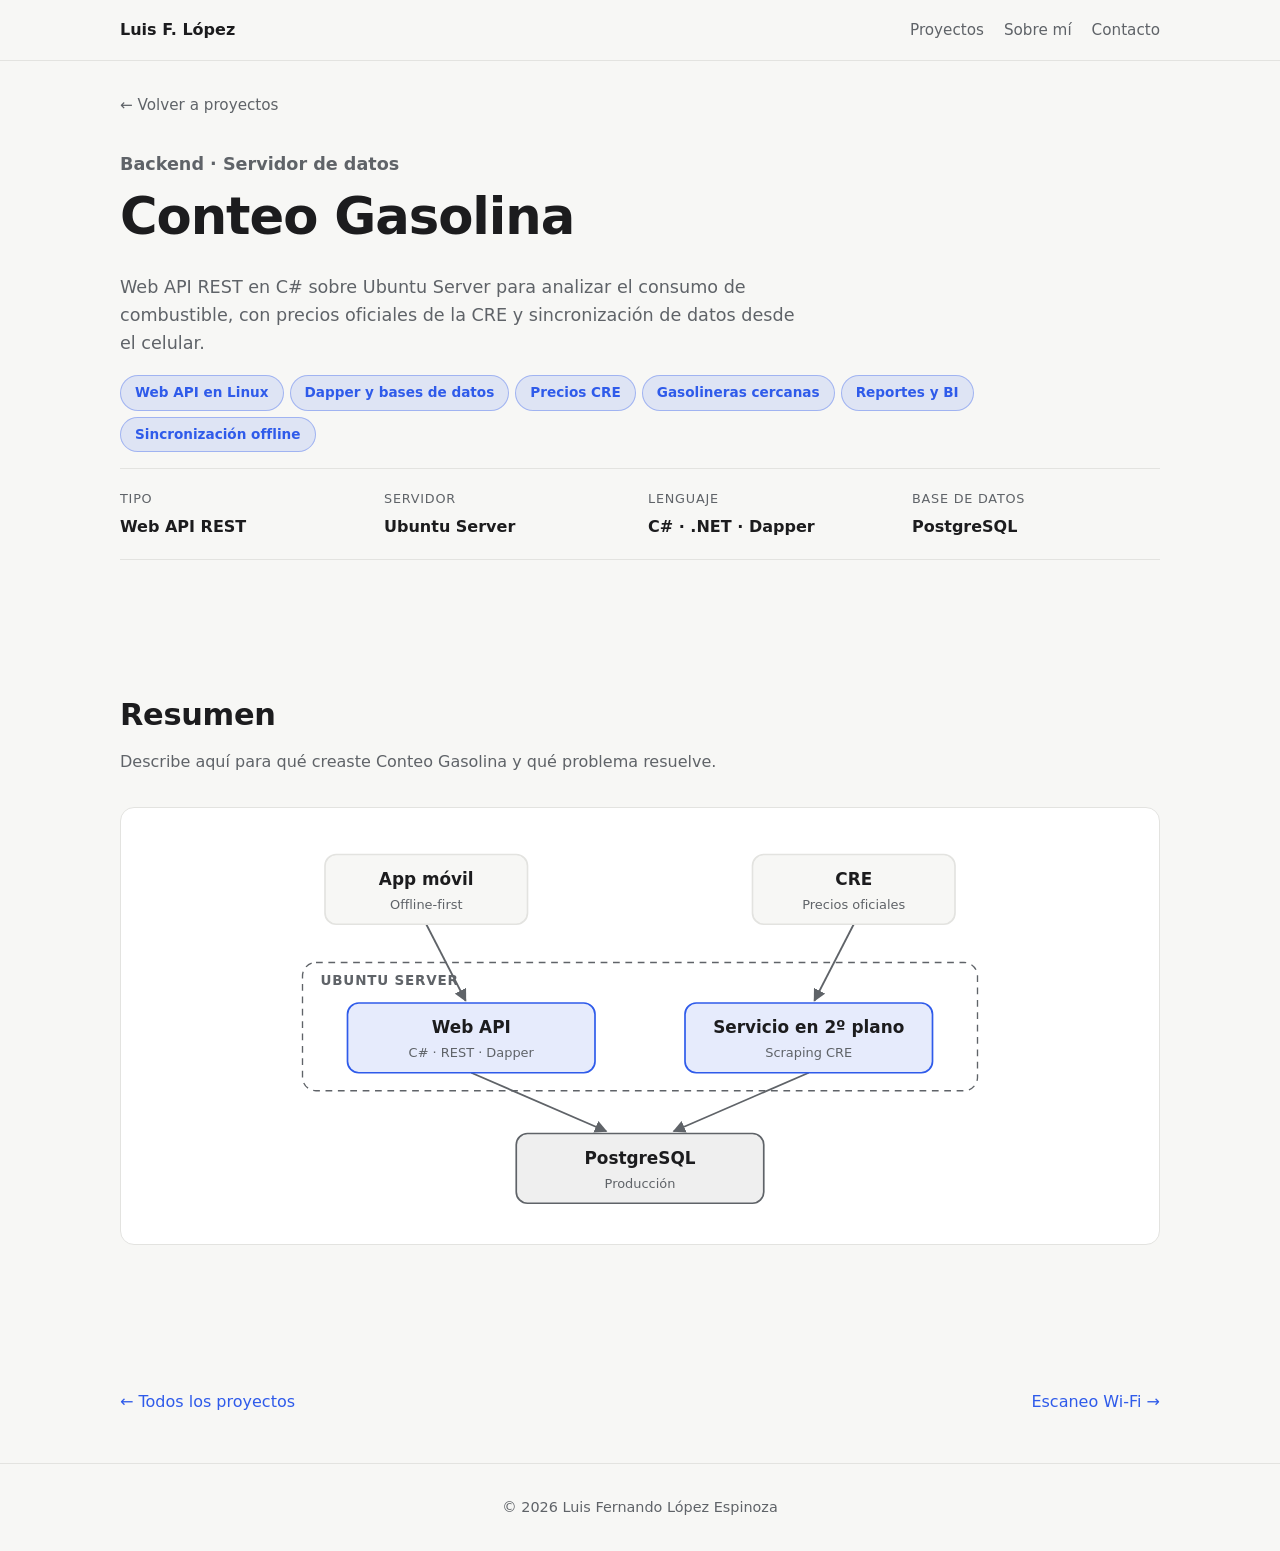
==== proyectos/conteo-gasolina.html @ ca76a188 "Inicio Archivos de inicio" ====
<!DOCTYPE html>
<html lang="es">
<head>
  <meta charset="UTF-8">
  <meta name="viewport" content="width=device-width, initial-scale=1.0">
  <title>Conteo Gasolina — Luis Fernando López Espinoza</title>
  <meta name="description" content="Web API en C# sobre Ubuntu Server para analizar el consumo de combustible, con precios oficiales de la CRE y sincronización offline.">
  <link rel="icon" type="image/png" href="../img/proyectos/Contador%20Gasolina/icono.png">
  <link rel="stylesheet" href="../css/styles.css">
</head>
<body>

  <nav class="nav">
    <div class="container">
      <a href="../index.html" class="nav__brand">Luis F. López</a>
      <ul class="nav__links">
        <li><a href="../index.html#proyectos">Proyectos</a></li>
        <li><a href="../index.html#sobre-mi">Sobre mí</a></li>
        <li><a href="../index.html#contacto">Contacto</a></li>
      </ul>
    </div>
  </nav>

  <main class="container">
    <a class="back" href="../index.html#proyectos">← Volver a proyectos</a>

    <header class="project-header">
      <p class="hero__role">Backend · Servidor de datos</p>
      <h1>Conteo Gasolina</h1>
      <p>
        Web API REST en C# sobre Ubuntu Server para analizar el consumo de combustible,
        con precios oficiales de la CRE y sincronización de datos desde el celular.
      </p>

      <!-- Etiquetas clicables: cada una abre su bloque de detalle (imagen + texto) debajo -->
      <ul class="tags tags--interactive">
        <li><button class="tag-btn" aria-expanded="false" aria-controls="cg-linux">Web API en Linux</button></li>
        <li><button class="tag-btn" aria-expanded="false" aria-controls="cg-dapper">Dapper y bases de datos</button></li>
        <li><button class="tag-btn" aria-expanded="false" aria-controls="cg-cre">Precios CRE</button></li>
        <li><button class="tag-btn" aria-expanded="false" aria-controls="cg-gps">Gasolineras cercanas</button></li>
        <li><button class="tag-btn" aria-expanded="false" aria-controls="cg-bi">Reportes y BI</button></li>
        <li><button class="tag-btn" aria-expanded="false" aria-controls="cg-sync">Sincronización offline</button></li>
      </ul>

      <div class="tech-details">

        <!-- Web API en Linux -->
        <section class="tech-detail" id="cg-linux" hidden>
          <div class="img-placeholder">Aquí va una imagen<br>1200 × 800 px</div>
          <div class="tech-detail__text">
            <h3>Web API en Linux</h3>
            <ul>
              <li>
                <strong>Despliegue nativo en Ubuntu Server:</strong> la Web API de C# corre
                directamente en Linux, conectada a PostgreSQL en producción.
              </li>
              <li>
                <strong>Arquitectura desacoplada:</strong> endpoints JSON, panel de administración
                y métricas separados de los servicios en segundo plano.
              </li>
            </ul>
          </div>
        </section>

        <!-- Dapper y bases de datos -->
        <section class="tech-detail" id="cg-dapper" hidden>
          <div class="img-placeholder">Aquí va una imagen<br>1200 × 800 px</div>
          <div class="tech-detail__text">
            <h3>Dapper y bases de datos</h3>
            <ul>
              <li>
                <strong>Un mismo código, dos motores:</strong> Dapper ejecuta consultas SQL
                optimizadas en SQL Server Express (pruebas en Windows/IIS) y en PostgreSQL (producción).
              </li>
            </ul>
          </div>
        </section>

        <!-- Precios CRE -->
        <section class="tech-detail" id="cg-cre" hidden>
          <div class="img-placeholder">Aquí va una imagen<br>1200 × 800 px</div>
          <div class="tech-detail__text">
            <h3>Precios oficiales de la CRE</h3>
            <ul>
              <li>
                <strong>Scraping automático:</strong> un servicio en segundo plano descarga y
                procesa los datos de la Comisión Reguladora de Energía para mantener actualizados
                los precios nacionales.
              </li>
              <li>
                <strong>Contraste de precios:</strong> compara los precios oficiales con los
                consumos reales que reportan los usuarios para detectar variaciones.
              </li>
            </ul>
          </div>
        </section>

        <!-- Gasolineras cercanas -->
        <section class="tech-detail" id="cg-gps" hidden>
          <div class="img-placeholder">Aquí va una imagen<br>1200 × 800 px</div>
          <div class="tech-detail__text">
            <h3>Gasolineras cercanas</h3>
            <ul>
              <li>
                <strong>Búsqueda por GPS:</strong> cálculo por coordenadas para encontrar las
                gasolineras más cercanas, con sus precios actualizados y la última carga registrada.
              </li>
            </ul>
          </div>
        </section>

        <!-- Reportes y BI -->
        <section class="tech-detail" id="cg-bi" hidden>
          <div class="img-placeholder">Aquí va una imagen<br>1200 × 800 px</div>
          <div class="tech-detail__text">
            <h3>Reportes e inteligencia de negocios</h3>
            <ul>
              <li>
                <strong>Gráficas de consumo:</strong> evolución del costo por litro y del kilometraje.
              </li>
              <li>
                <strong>Exportación:</strong> reportes consolidados en CSV y Excel.
              </li>
            </ul>
          </div>
        </section>

        <!-- Sincronización offline -->
        <section class="tech-detail" id="cg-sync" hidden>
          <div class="img-placeholder">Aquí va una imagen<br>1200 × 800 px</div>
          <div class="tech-detail__text">
            <h3>Sincronización offline-first</h3>
            <ul>
              <li>
                <strong>Datos sin conexión:</strong> endpoints que reciben los paquetes de datos
                generados en el celular sin internet y los integran al servidor central.
              </li>
              <li>
                <strong>Sin bloqueos:</strong> la sincronización resuelve la consistencia de los
                datos sin afectar la disponibilidad de la API.
              </li>
            </ul>
          </div>
        </section>

      </div>

      <dl class="project-meta">
        <div><dt>Tipo</dt><dd>Web API REST</dd></div>
        <div><dt>Servidor</dt><dd>Ubuntu Server</dd></div>
        <div><dt>Lenguaje</dt><dd>C# · .NET · Dapper</dd></div>
        <div><dt>Base de datos</dt><dd>PostgreSQL</dd></div>
      </dl>
    </header>

    <section class="overview">
      <div class="prose">
        <h2>Resumen</h2>
        <p>
          <!-- TODO: para qué lo creaste y qué problema resuelve -->
          Describe aquí para qué creaste Conteo Gasolina y qué problema resuelve.
        </p>
      </div>

      <!-- Diagrama: App móvil y CRE → Ubuntu Server (Web API + servicio en 2º plano) → PostgreSQL -->
      <div class="arch">
        <svg class="arch-svg" viewBox="0 0 640 345" role="img"
             aria-label="La app móvil envía sus datos a la Web API y la CRE alimenta un servicio en segundo plano; ambos corren en Ubuntu Server y guardan en PostgreSQL.">
          <defs>
            <marker id="arrow-cg" viewBox="0 0 10 10" refX="9" refY="5" markerWidth="7" markerHeight="7" orient="auto-start-reverse">
              <path d="M0 0L10 5L0 10z" class="arch-arrowhead"/>
            </marker>
          </defs>

          <!-- Conexiones -->
          <line class="arch-link" x1="130" y1="82"  x2="165" y2="150" marker-end="url(#arrow-cg)"/>
          <line class="arch-link" x1="510" y1="82"  x2="475" y2="150" marker-end="url(#arrow-cg)"/>
          <line class="arch-link" x1="170" y1="214" x2="290" y2="266" marker-end="url(#arrow-cg)"/>
          <line class="arch-link" x1="470" y1="214" x2="350" y2="266" marker-end="url(#arrow-cg)"/>

          <!-- Fuentes de datos -->
          <rect class="arch-box" x="40" y="20" width="180" height="62" rx="10"/>
          <text class="arch-title" x="130" y="47">App móvil</text>
          <text class="arch-sub"   x="130" y="68">Offline-first</text>

          <rect class="arch-box" x="420" y="20" width="180" height="62" rx="10"/>
          <text class="arch-title" x="510" y="47">CRE</text>
          <text class="arch-sub"   x="510" y="68">Precios oficiales</text>

          <!-- Ubuntu Server -->
          <rect class="arch-group" x="20" y="116" width="600" height="114" rx="12"/>
          <text class="arch-group-label" x="36" y="136">Ubuntu Server</text>

          <rect class="arch-box arch-box--core" x="60" y="152" width="220" height="62" rx="10"/>
          <text class="arch-title" x="170" y="179">Web API</text>
          <text class="arch-sub"   x="170" y="200">C# · REST · Dapper</text>

          <rect class="arch-box arch-box--core" x="360" y="152" width="220" height="62" rx="10"/>
          <text class="arch-title" x="470" y="179">Servicio en 2º plano</text>
          <text class="arch-sub"   x="470" y="200">Scraping CRE</text>

          <!-- Base de datos -->
          <rect class="arch-box arch-box--db" x="210" y="268" width="220" height="62" rx="10"/>
          <text class="arch-title" x="320" y="295">PostgreSQL</text>
          <text class="arch-sub"   x="320" y="316">Producción</text>
        </svg>
      </div>
    </section>

    <nav class="project-nav">
      <a href="../index.html#proyectos">← Todos los proyectos</a>
      <a href="escaneo-wifi.html">Escaneo Wi-Fi →</a>
    </nav>
  </main>

  <footer>
    <div class="container">© 2026 Luis Fernando López Espinoza</div>
  </footer>

  <script src="../js/main.js"></script>
</body>
</html>
---- css/styles.css ----
/* ===== Variables de diseño ===== */
:root {
  --bg: #f7f7f5;
  --surface: #ffffff;
  --text: #1c1c1e;
  --muted: #5f6368;
  --border: #e3e3e0;
  --accent: #2f5bea;
  --radius: 14px;
  --max: 1080px;
  --font: "Inter", system-ui, -apple-system, "Segoe UI", Roboto, sans-serif;
}

@media (prefers-color-scheme: dark) {
  :root {
    --bg: #121214;
    --surface: #1c1c1f;
    --text: #ececee;
    --muted: #a0a0a8;
    --border: #2c2c31;
    --accent: #7d9bff;
  }
}

/* ===== Base ===== */
*, *::before, *::after { box-sizing: border-box; }

html { scroll-behavior: smooth; }

body {
  margin: 0;
  font-family: var(--font);
  background: var(--bg);
  color: var(--text);
  line-height: 1.6;
  -webkit-font-smoothing: antialiased;
}

img { max-width: 100%; display: block; }

a { color: var(--accent); text-decoration: none; }
a:hover { text-decoration: underline; }

.container {
  width: 100%;
  max-width: var(--max);
  margin: 0 auto;
  padding: 0 20px;
}

h1, h2, h3 { line-height: 1.2; margin: 0 0 .5em; }
h1 { font-size: clamp(2rem, 5vw, 3.2rem); letter-spacing: -0.02em; }
h2 { font-size: clamp(1.4rem, 3vw, 1.9rem); letter-spacing: -0.01em; }
h3 { font-size: 1.15rem; }

section { padding: 64px 0; }

/* ===== Navegación ===== */
.nav {
  position: sticky;
  top: 0;
  z-index: 10;
  background: color-mix(in srgb, var(--bg) 85%, transparent);
  backdrop-filter: blur(10px);
  border-bottom: 1px solid var(--border);
}
.nav .container {
  display: flex;
  align-items: center;
  justify-content: space-between;
  height: 60px;
}
.nav__brand { font-weight: 700; color: var(--text); }
.nav__links { display: flex; gap: 20px; list-style: none; margin: 0; padding: 0; }
.nav__links a { color: var(--muted); font-size: .95rem; }
.nav__links a:hover { color: var(--text); text-decoration: none; }

/* ===== Hero ===== */
.hero { padding: 96px 0 64px; }
.hero__role { color: var(--accent); font-weight: 600; margin: 0 0 8px; }
.hero__intro { color: var(--muted); font-size: 1.15rem; max-width: 620px; }
.hero__quote {
  margin: 20px 0 0;
  padding-left: 16px;
  border-left: 3px solid var(--accent);
  font-size: 1.1rem;
  font-style: italic;
  color: var(--text);
}
.hero__actions { display: flex; flex-wrap: wrap; gap: 12px; margin-top: 28px; }

.btn {
  display: inline-block;
  padding: 10px 20px;
  border-radius: 999px;
  border: 1px solid var(--border);
  color: var(--text);
  font-weight: 600;
  font-size: .95rem;
}
.btn:hover { text-decoration: none; border-color: var(--text); }
.btn--primary { background: var(--accent); border-color: var(--accent); color: #fff; }
.btn--primary:hover { border-color: var(--accent); opacity: .9; }

/* ===== Proyectos (tarjetas) ===== */
/* Flex en lugar de grid para que la última fila (si queda incompleta) quede centrada */
.grid {
  display: flex;
  flex-wrap: wrap;
  justify-content: center;
  gap: 24px;
}
.grid > .card { flex: 0 1 320px; }

.card {
  background: var(--surface);
  border: 1px solid var(--border);
  border-radius: var(--radius);
  overflow: hidden;
  color: var(--text);
  transition: transform .2s ease, box-shadow .2s ease;
}
.card:hover {
  text-decoration: none;
  transform: translateY(-4px);
  box-shadow: 0 12px 30px rgba(0, 0, 0, .08);
}
.card img { aspect-ratio: 3 / 2; object-fit: cover; width: 100%; }

/* Ícono del proyecto: completo y centrado sobre un fondo del color del ícono (--media-bg) */
.card__media {
  aspect-ratio: 3 / 2;
  display: flex;
  align-items: center;
  justify-content: center;
  background: var(--media-bg, var(--bg));
  overflow: hidden;
}
.card .card__media img {
  aspect-ratio: auto;
  width: auto;
  height: 100%;
  object-fit: contain;
  transition: transform .3s ease;
}
.card:hover .card__media img { transform: scale(1.05); }
.card__body { padding: 18px 20px 22px; }
.card__body p { color: var(--muted); margin: 0; font-size: .95rem; }

.tags { display: flex; flex-wrap: wrap; gap: 6px; margin-top: 14px; list-style: none; padding: 0; }
.tags li {
  font-size: .78rem;
  padding: 3px 10px;
  border-radius: 999px;
  background: color-mix(in srgb, var(--accent) 12%, transparent);
  color: var(--accent);
}

/* ===== Sobre mí / Contacto ===== */
.about { max-width: 720px; color: var(--muted); }
.skills { display: flex; flex-wrap: wrap; gap: 8px; list-style: none; padding: 0; margin-top: 20px; }
.skills li { padding: 6px 14px; border: 1px solid var(--border); border-radius: 999px; font-size: .9rem; }

.skill-groups {
  display: grid;
  grid-template-columns: repeat(auto-fill, minmax(260px, 1fr));
  gap: 16px;
}
.skill-group {
  padding: 16px 18px;
  background: var(--surface);
  border: 1px solid var(--border);
  border-radius: 10px;
}
.skill-group h4 { margin: 0 0 10px; font-size: .95rem; }
.skill-group .skills { margin: 0; }
.skills li span { color: var(--muted); font-size: .8rem; }
.skills .skills__main { border-color: var(--accent); color: var(--accent); font-weight: 600; }

.subhead { margin-top: 32px; font-size: 1rem; text-transform: uppercase; letter-spacing: .06em; color: var(--muted); }

.edu {
  max-width: 520px;
  padding: 18px 20px;
  background: var(--surface);
  border: 1px solid var(--border);
  border-left: 3px solid var(--accent);
  border-radius: 10px;
}
.edu p { margin: 0; }
.edu__title { font-weight: 700; }
.edu__place { color: var(--muted); }
.edu__dates { color: var(--muted); font-size: .9rem; margin-top: 4px !important; }

.contact-list { list-style: none; padding: 0; display: grid; gap: 8px; }

/* ===== Página de proyecto ===== */
.back { display: inline-block; margin: 32px 0 0; color: var(--muted); font-size: .95rem; }
.project-header { padding: 32px 0 24px; }
.project-header p { color: var(--muted); font-size: 1.1rem; max-width: 680px; }

.project-meta {
  display: grid;
  grid-template-columns: repeat(auto-fit, minmax(160px, 1fr));
  gap: 16px;
  padding: 20px 0;
  margin: 8px 0 0;
  border-top: 1px solid var(--border);
  border-bottom: 1px solid var(--border);
}
.project-meta dt { font-size: .8rem; text-transform: uppercase; letter-spacing: .06em; color: var(--muted); }
.project-meta dd { margin: 4px 0 0; font-weight: 600; }

.project-cover { border-radius: var(--radius); margin: 32px 0; width: 100%; }

.prose { max-width: 720px; }
.prose p, .prose li { color: var(--muted); }
.prose h2 { margin-top: 1.6em; }

.gallery {
  display: grid;
  grid-template-columns: repeat(auto-fill, minmax(260px, 1fr));
  gap: 16px;
  margin-top: 24px;
}
.gallery figure { margin: 0; }
.gallery img {
  width: 100%;
  aspect-ratio: 4 / 3;
  object-fit: cover;
  border-radius: 10px;
  cursor: zoom-in;
  transition: opacity .2s;
}
.gallery img:hover { opacity: .85; }
.gallery figcaption { font-size: .85rem; color: var(--muted); margin-top: 6px; }

/* ===== Etiquetas clicables + bloque de detalle ===== */
.tags--interactive li { padding: 0; background: none; }
.tag-btn {
  font: inherit;
  font-size: .85rem;
  font-weight: 600;
  padding: 6px 14px;
  border-radius: 999px;
  border: 1px solid color-mix(in srgb, var(--accent) 35%, transparent);
  background: color-mix(in srgb, var(--accent) 12%, transparent);
  color: var(--accent);
  cursor: pointer;
  transition: background .15s, color .15s;
}
.tag-btn:hover { background: color-mix(in srgb, var(--accent) 22%, transparent); }
.tag-btn[aria-expanded="true"] { background: var(--accent); color: #fff; border-color: var(--accent); }

.tech-detail {
  display: grid;
  grid-template-columns: 1fr 1fr;
  gap: 32px;
  align-items: start;
  margin-top: 24px;
  padding: 24px;
  background: var(--surface);
  border: 1px solid var(--border);
  border-radius: var(--radius);
  animation: fade-in .25s ease;
}
.tech-detail[hidden] { display: none; }
.tech-detail img { width: 100%; border-radius: 10px; }
.tech-detail__text p, .tech-detail__text li { color: var(--muted); }
.tech-detail__text ul { padding-left: 20px; margin: 0; }
.tech-detail__text li { margin-bottom: 10px; }
.tech-detail__text strong { color: var(--text); }

/* Recuadro temporal hasta tener la imagen real */
.img-placeholder {
  aspect-ratio: 3 / 2;
  display: flex;
  align-items: center;
  justify-content: center;
  text-align: center;
  border: 2px dashed var(--border);
  border-radius: 10px;
  background: var(--bg);
  color: var(--muted);
  font-size: .9rem;
}

@keyframes fade-in {
  from { opacity: 0; transform: translateY(6px); }
  to { opacity: 1; transform: none; }
}

@media (max-width: 760px) {
  .tech-detail { grid-template-columns: 1fr; gap: 20px; padding: 18px; }
}

/* Galería para capturas de celular (verticales) */
.gallery--phone { grid-template-columns: repeat(auto-fill, minmax(180px, 1fr)); }
.gallery--phone img { aspect-ratio: 9 / 19; border-radius: 22px; }

/* ===== Pestañas del proyecto ===== */
.tabs {
  display: flex;
  gap: 4px;
  margin-top: 32px;
  border-bottom: 1px solid var(--border);
  overflow-x: auto;
  scrollbar-width: none;
}
.tabs::-webkit-scrollbar { display: none; }
.tab {
  flex: none;
  background: none;
  border: none;
  border-bottom: 2px solid transparent;
  padding: 12px 14px;
  font: inherit;
  font-size: .95rem;
  font-weight: 600;
  color: var(--muted);
  cursor: pointer;
  white-space: nowrap;
}
.tab:hover { color: var(--text); }
.tab[aria-selected="true"] { color: var(--accent); border-bottom-color: var(--accent); }
.tab-panel { padding: 32px 0 0; }

/* ===== Diagrama de arquitectura ===== */
.arch {
  margin: 32px 0;
  padding: 24px 16px;
  background: var(--surface);
  border: 1px solid var(--border);
  border-radius: var(--radius);
  overflow-x: auto; /* en celular el diagrama se desliza en lugar de encogerse */
}
.arch-svg { display: block; width: 100%; min-width: 560px; max-width: 720px; height: auto; margin: 0 auto; }
.arch-svg text { text-anchor: middle; font-family: var(--font); }
.arch-title { font-size: 15px; font-weight: 700; fill: var(--text); }
.arch-sub { font-size: 11.5px; fill: var(--muted); }
.arch-box { fill: var(--bg); stroke: var(--border); stroke-width: 1.5; }
.arch-box--core { fill: color-mix(in srgb, var(--accent) 12%, var(--surface)); stroke: var(--accent); }
.arch-box--db { fill: color-mix(in srgb, var(--text) 7%, var(--surface)); stroke: var(--muted); }
.arch-group { fill: none; stroke: var(--muted); stroke-width: 1.2; stroke-dasharray: 6 5; }
.arch-svg .arch-group-label { text-anchor: start; font-size: 12px; font-weight: 700; letter-spacing: .06em; text-transform: uppercase; fill: var(--muted); }
.arch-link { stroke: var(--muted); stroke-width: 1.6; }
.arch-arrowhead { fill: var(--muted); }

.project-nav { display: flex; justify-content: space-between; gap: 16px; padding: 48px 0; }

/* ===== Lightbox ===== */
.lightbox {
  position: fixed;
  inset: 0;
  background: rgba(0, 0, 0, .9);
  display: none;
  align-items: center;
  justify-content: center;
  z-index: 100;
  padding: 20px;
}
.lightbox.open { display: flex; }
.lightbox img { max-height: 90vh; max-width: 100%; border-radius: 8px; }
.lightbox button {
  position: absolute;
  background: none;
  border: none;
  color: #fff;
  font-size: 2.4rem;
  cursor: pointer;
  padding: 8px 16px;
  line-height: 1;
}
.lightbox__close { top: 12px; right: 12px; }
.lightbox__prev { left: 8px; top: 50%; transform: translateY(-50%); }
.lightbox__next { right: 8px; top: 50%; transform: translateY(-50%); }

/* ===== Footer ===== */
footer {
  border-top: 1px solid var(--border);
  padding: 32px 0;
  color: var(--muted);
  font-size: .9rem;
  text-align: center;
}

/* ===== Móvil ===== */
@media (max-width: 600px) {
  .nav__links { gap: 14px; }
  .hero { padding: 64px 0 40px; }
  section { padding: 48px 0; }
}
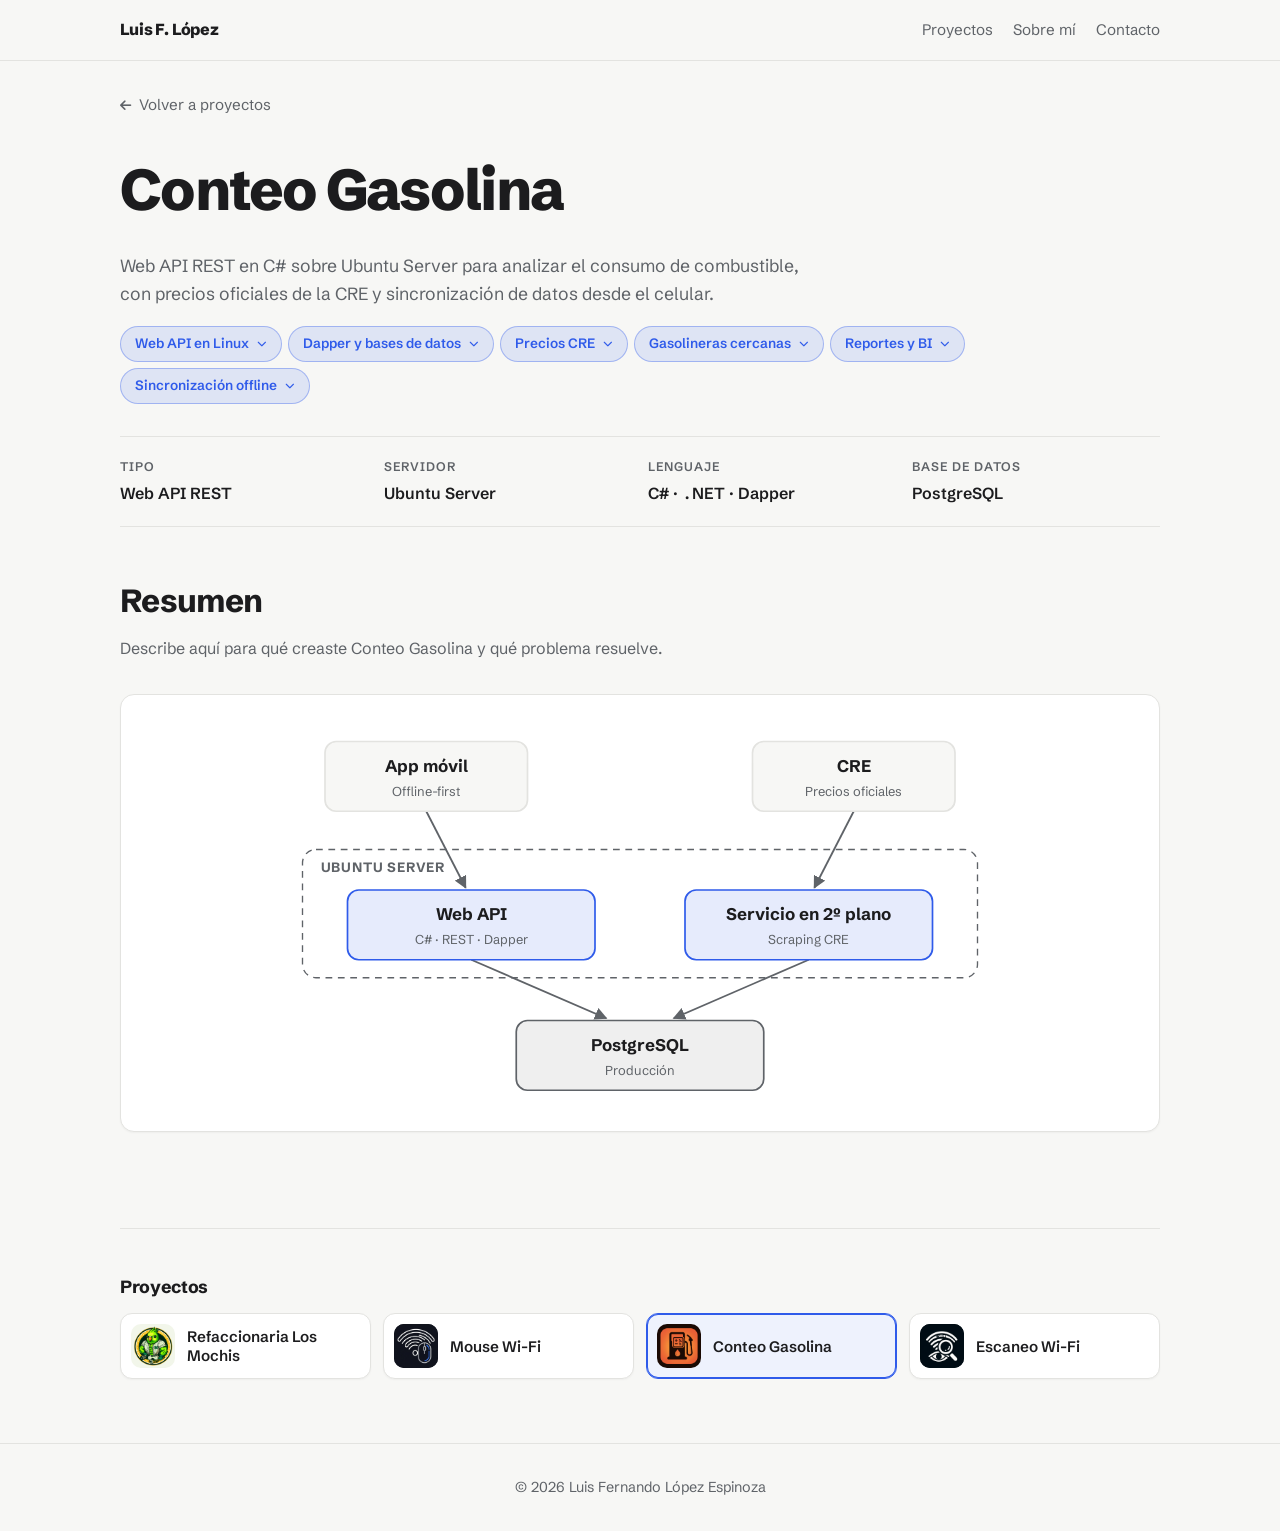
==== commit 3ab5b012: "bug visual se arreglaron bug visuales y subieron los iconos de los proyecto" ====
--- a/proyectos/conteo-gasolina.html
+++ b/proyectos/conteo-gasolina.html
@@ -6,6 +6,7 @@
   <title>Conteo Gasolina — Luis Fernando López Espinoza</title>
   <meta name="description" content="Web API en C# sobre Ubuntu Server para analizar el consumo de combustible, con precios oficiales de la CRE y sincronización offline.">
   <link rel="icon" type="image/png" href="../img/proyectos/Contador%20Gasolina/icono.png">
+  <link rel="stylesheet" href="https://cdnjs.cloudflare.com/ajax/libs/font-awesome/6.5.2/css/all.min.css" crossorigin="anonymous" referrerpolicy="no-referrer">
   <link rel="stylesheet" href="../css/styles.css">
 </head>
 <body>
@@ -22,10 +23,9 @@
   </nav>
 
   <main class="container">
-    <a class="back" href="../index.html#proyectos">← Volver a proyectos</a>
+    <a class="back" href="../index.html#proyectos"><i class="fa-solid fa-arrow-left" aria-hidden="true"></i>Volver a proyectos</a>
 
     <header class="project-header">
-      <p class="hero__role">Backend · Servidor de datos</p>
       <h1>Conteo Gasolina</h1>
       <p>
         Web API REST en C# sobre Ubuntu Server para analizar el consumo de combustible,
@@ -34,12 +34,12 @@
 
       <!-- Etiquetas clicables: cada una abre su bloque de detalle (imagen + texto) debajo -->
       <ul class="tags tags--interactive">
-        <li><button class="tag-btn" aria-expanded="false" aria-controls="cg-linux">Web API en Linux</button></li>
-        <li><button class="tag-btn" aria-expanded="false" aria-controls="cg-dapper">Dapper y bases de datos</button></li>
-        <li><button class="tag-btn" aria-expanded="false" aria-controls="cg-cre">Precios CRE</button></li>
-        <li><button class="tag-btn" aria-expanded="false" aria-controls="cg-gps">Gasolineras cercanas</button></li>
-        <li><button class="tag-btn" aria-expanded="false" aria-controls="cg-bi">Reportes y BI</button></li>
-        <li><button class="tag-btn" aria-expanded="false" aria-controls="cg-sync">Sincronización offline</button></li>
+        <li><button class="tag-btn" aria-expanded="false" aria-controls="cg-linux">Web API en Linux<i class="fa-solid fa-chevron-down" aria-hidden="true"></i></button></li>
+        <li><button class="tag-btn" aria-expanded="false" aria-controls="cg-dapper">Dapper y bases de datos<i class="fa-solid fa-chevron-down" aria-hidden="true"></i></button></li>
+        <li><button class="tag-btn" aria-expanded="false" aria-controls="cg-cre">Precios CRE<i class="fa-solid fa-chevron-down" aria-hidden="true"></i></button></li>
+        <li><button class="tag-btn" aria-expanded="false" aria-controls="cg-gps">Gasolineras cercanas<i class="fa-solid fa-chevron-down" aria-hidden="true"></i></button></li>
+        <li><button class="tag-btn" aria-expanded="false" aria-controls="cg-bi">Reportes y BI<i class="fa-solid fa-chevron-down" aria-hidden="true"></i></button></li>
+        <li><button class="tag-btn" aria-expanded="false" aria-controls="cg-sync">Sincronización offline<i class="fa-solid fa-chevron-down" aria-hidden="true"></i></button></li>
       </ul>
 
       <div class="tech-details">
@@ -207,9 +207,14 @@
       </div>
     </section>
 
-    <nav class="project-nav">
-      <a href="../index.html#proyectos">← Todos los proyectos</a>
-      <a href="escaneo-wifi.html">Escaneo Wi-Fi →</a>
+    <nav class="project-switcher" aria-label="Proyectos">
+      <h2>Proyectos</h2>
+      <ul>
+        <li><a href="refaccionaria-los-mochis.html"><span class="ps-icon" style="--media-bg: #f2f6ea"><img src="../img/proyectos/refaccionaria-los-mochis/Logo.png" alt=""></span><span>Refaccionaria Los Mochis</span></a></li>
+        <li><a href="mouse-wifi.html"><span class="ps-icon" style="--media-bg: #10141e"><img src="../img/proyectos/Mouse%20Wifi/Icono.jpg" alt=""></span><span>Mouse Wi-Fi</span></a></li>
+        <li><a href="conteo-gasolina.html" aria-current="page"><span class="ps-icon" style="--media-bg: #1a0a04"><img src="../img/proyectos/Contador%20Gasolina/icono.png" alt=""></span><span>Conteo Gasolina</span></a></li>
+        <li><a href="escaneo-wifi.html"><span class="ps-icon" style="--media-bg: #000c13"><img src="../img/proyectos/Escaneo%20Wifi/Icono.png" alt=""></span><span>Escaneo Wi-Fi</span></a></li>
+      </ul>
     </nav>
   </main>
 
--- a/css/styles.css
+++ b/css/styles.css
@@ -1,3 +1,19 @@
+/* ===== Fuente (auto-alojada en /fonts) ===== */
+@font-face {
+  font-family: "Schibsted Grotesk";
+  src: url("../fonts/schibsted-grotesk-latin.woff2") format("woff2");
+  font-weight: 400 900;
+  font-style: normal;
+  font-display: swap;
+}
+@font-face {
+  font-family: "Schibsted Grotesk";
+  src: url("../fonts/schibsted-grotesk-latin-italic.woff2") format("woff2");
+  font-weight: 400 900;
+  font-style: italic;
+  font-display: swap;
+}
+
 /* ===== Variables de diseño ===== */
 :root {
   --bg: #f7f7f5;
@@ -6,9 +22,22 @@
   --muted: #5f6368;
   --border: #e3e3e0;
   --accent: #2f5bea;
+  --on-accent: #ffffff;   /* texto sobre fondo de acento */
   --radius: 14px;
   --max: 1080px;
-  --font: "Inter", system-ui, -apple-system, "Segoe UI", Roboto, sans-serif;
+  --font: "Schibsted Grotesk", system-ui, -apple-system, "Segoe UI", Roboto, sans-serif;
+
+  /* Movimiento (principios de Emil Kowalski):
+     - ease-out para todo lo que entra o responde al usuario: arranca rápido y se siente ágil.
+     - Duraciones cortas: la UI nunca debe hacer esperar (150–250 ms). */
+  --ease-out: cubic-bezier(0.23, 1, 0.32, 1);
+  --dur-fast: 150ms;
+  --dur: 200ms;
+  --dur-slow: 300ms;
+
+  /* Sombras en capas: sutiles, imitan luz real en vez de una mancha difusa */
+  --shadow-sm: 0 1px 2px rgba(0, 0, 0, .04);
+  --shadow-md: 0 1px 2px rgba(0, 0, 0, .04), 0 4px 8px rgba(0, 0, 0, .04), 0 12px 24px rgba(0, 0, 0, .06);
 }
 
 @media (prefers-color-scheme: dark) {
@@ -19,13 +48,20 @@
     --muted: #a0a0a8;
     --border: #2c2c31;
     --accent: #7d9bff;
+    --on-accent: #0b1020;  /* el blanco sobre azul claro no alcanza contraste 4.5:1 */
+    --shadow-sm: none;
+    --shadow-md: 0 0 0 1px rgba(255, 255, 255, .04), 0 12px 24px rgba(0, 0, 0, .4);
   }
 }
 
 /* ===== Base ===== */
 *, *::before, *::after { box-sizing: border-box; }
 
-html { scroll-behavior: smooth; }
+html {
+  scroll-behavior: smooth;
+  scrollbar-color: var(--border) var(--bg);
+  color-scheme: light dark;
+}
 
 body {
   margin: 0;
@@ -33,13 +69,23 @@
   background: var(--bg);
   color: var(--text);
   line-height: 1.6;
+  caret-color: var(--accent);
   -webkit-font-smoothing: antialiased;
-}
+  -moz-osx-font-smoothing: grayscale;
+  text-rendering: optimizeLegibility;
+}
+
+/* Superficies del navegador con la paleta del sitio */
+::selection { background: color-mix(in srgb, var(--accent) 28%, transparent); color: var(--text); }
 
 img { max-width: 100%; display: block; }
 
-a { color: var(--accent); text-decoration: none; }
-a:hover { text-decoration: underline; }
+a { color: var(--accent); text-decoration: none; text-underline-offset: .2em; text-decoration-thickness: 1px; }
+
+button { -webkit-tap-highlight-color: transparent; }
+
+/* Anillo de foco solo con teclado, nunca al hacer clic */
+:focus-visible { outline: 2px solid var(--accent); outline-offset: 3px; border-radius: 6px; }
 
 .container {
   width: 100%;
@@ -48,10 +94,12 @@
   padding: 0 20px;
 }
 
-h1, h2, h3 { line-height: 1.2; margin: 0 0 .5em; }
-h1 { font-size: clamp(2rem, 5vw, 3.2rem); letter-spacing: -0.02em; }
-h2 { font-size: clamp(1.4rem, 3vw, 1.9rem); letter-spacing: -0.01em; }
-h3 { font-size: 1.15rem; }
+/* Tipografía: títulos balanceados (sin palabras huérfanas) y párrafos con mejor corte */
+h1, h2, h3, h4 { line-height: 1.15; margin: 0 0 .5em; text-wrap: balance; }
+h1 { font-size: clamp(2.2rem, 5.5vw, 3.6rem); font-weight: 800; letter-spacing: -0.03em; }
+h2 { font-size: clamp(1.5rem, 3vw, 2rem); font-weight: 750; letter-spacing: -0.02em; }
+h3 { font-size: 1.15rem; font-weight: 700; letter-spacing: -0.01em; }
+p, li { text-wrap: pretty; }
 
 section { padding: 64px 0; }
 
@@ -68,26 +116,39 @@
   display: flex;
   align-items: center;
   justify-content: space-between;
+  gap: 16px;
   height: 60px;
 }
-.nav__brand { font-weight: 700; color: var(--text); }
+.nav__brand { font-weight: 800; letter-spacing: -0.01em; color: var(--text); white-space: nowrap; }
 .nav__links { display: flex; gap: 20px; list-style: none; margin: 0; padding: 0; }
-.nav__links a { color: var(--muted); font-size: .95rem; }
-.nav__links a:hover { color: var(--text); text-decoration: none; }
+.nav__links a { color: var(--muted); font-size: .95rem; white-space: nowrap; transition: color var(--dur-fast) ease; }
 
 /* ===== Hero ===== */
-.hero { padding: 96px 0 64px; }
-.hero__role { color: var(--accent); font-weight: 600; margin: 0 0 8px; }
-.hero__intro { color: var(--muted); font-size: 1.15rem; max-width: 620px; }
+.hero { padding: 104px 0 72px; }
+.hero__intro { color: var(--muted); font-size: 1.15rem; max-width: 60ch; margin: 0; }
 .hero__quote {
-  margin: 20px 0 0;
-  padding-left: 16px;
-  border-left: 3px solid var(--accent);
-  font-size: 1.1rem;
+  margin: 28px 0 0;
+  font-size: 1.3rem;
+  font-weight: 500;
   font-style: italic;
+  letter-spacing: -0.01em;
   color: var(--text);
 }
-.hero__actions { display: flex; flex-wrap: wrap; gap: 12px; margin-top: 28px; }
+.hero__actions { display: flex; flex-wrap: wrap; gap: 12px; margin-top: 32px; }
+
+/* Entrada escalonada del hero: una sola vez al cargar.
+   Parte de un estado ya visible (nunca de opacidad 0), así el contenido nunca está oculto. */
+.hero .container > * {
+  animation: settle 600ms var(--ease-out) both;
+}
+.hero .container > :nth-child(2) { animation-delay: 50ms; }
+.hero .container > :nth-child(3) { animation-delay: 100ms; }
+.hero .container > :nth-child(4) { animation-delay: 150ms; }
+
+@keyframes settle {
+  from { opacity: .6; transform: translateY(6px); }
+  to { opacity: 1; transform: none; }
+}
 
 .btn {
   display: inline-block;
@@ -97,10 +158,16 @@
   color: var(--text);
   font-weight: 600;
   font-size: .95rem;
-}
-.btn:hover { text-decoration: none; border-color: var(--text); }
-.btn--primary { background: var(--accent); border-color: var(--accent); color: #fff; }
-.btn--primary:hover { border-color: var(--accent); opacity: .9; }
+  transition:
+    transform var(--dur-fast) var(--ease-out),
+    border-color var(--dur-fast) ease,
+    background-color var(--dur-fast) ease;
+}
+.btn--primary { background: var(--accent); border-color: var(--accent); color: var(--on-accent); }
+
+/* Retroalimentación al presionar: todo lo que se pulsa se "hunde" un poco */
+.btn:active,
+.tag-btn:active { transform: scale(0.97); }
 
 /* ===== Proyectos (tarjetas) ===== */
 /* Flex en lugar de grid para que la última fila (si queda incompleta) quede centrada */
@@ -110,7 +177,8 @@
   justify-content: center;
   gap: 24px;
 }
-.grid > .card { flex: 0 1 320px; }
+/* 3 columnas exactas (alineadas al borde del título); bajan a 2 o 1 cuando no caben 280 px */
+.grid > .card { flex: 0 1 calc((100% - 48px) / 3); min-width: 280px; }
 
 .card {
   background: var(--surface);
@@ -118,14 +186,12 @@
   border-radius: var(--radius);
   overflow: hidden;
   color: var(--text);
-  transition: transform .2s ease, box-shadow .2s ease;
-}
-.card:hover {
-  text-decoration: none;
-  transform: translateY(-4px);
-  box-shadow: 0 12px 30px rgba(0, 0, 0, .08);
-}
-.card img { aspect-ratio: 3 / 2; object-fit: cover; width: 100%; }
+  box-shadow: var(--shadow-sm);
+  transition:
+    transform var(--dur) var(--ease-out),
+    box-shadow var(--dur) var(--ease-out);
+}
+.card:active { transform: scale(0.98); }
 
 /* Ícono del proyecto: completo y centrado sobre un fondo del color del ícono (--media-bg) */
 .card__media {
@@ -136,20 +202,19 @@
   background: var(--media-bg, var(--bg));
   overflow: hidden;
 }
-.card .card__media img {
-  aspect-ratio: auto;
+.card__media img {
+  height: 100%;
   width: auto;
-  height: 100%;
   object-fit: contain;
-  transition: transform .3s ease;
-}
-.card:hover .card__media img { transform: scale(1.05); }
+  transition: transform var(--dur-slow) var(--ease-out);
+}
 .card__body { padding: 18px 20px 22px; }
 .card__body p { color: var(--muted); margin: 0; font-size: .95rem; }
 
 .tags { display: flex; flex-wrap: wrap; gap: 6px; margin-top: 14px; list-style: none; padding: 0; }
 .tags li {
   font-size: .78rem;
+  font-weight: 500;
   padding: 3px 10px;
   border-radius: 999px;
   background: color-mix(in srgb, var(--accent) 12%, transparent);
@@ -157,7 +222,7 @@
 }
 
 /* ===== Sobre mí / Contacto ===== */
-.about { max-width: 720px; color: var(--muted); }
+.about { max-width: 68ch; color: var(--muted); }
 .skills { display: flex; flex-wrap: wrap; gap: 8px; list-style: none; padding: 0; margin-top: 20px; }
 .skills li { padding: 6px 14px; border: 1px solid var(--border); border-radius: 999px; font-size: .9rem; }
 
@@ -171,69 +236,76 @@
   background: var(--surface);
   border: 1px solid var(--border);
   border-radius: 10px;
+  box-shadow: var(--shadow-sm);
 }
 .skill-group h4 { margin: 0 0 10px; font-size: .95rem; }
 .skill-group .skills { margin: 0; }
 .skills li span { color: var(--muted); font-size: .8rem; }
 .skills .skills__main { border-color: var(--accent); color: var(--accent); font-weight: 600; }
 
-.subhead { margin-top: 32px; font-size: 1rem; text-transform: uppercase; letter-spacing: .06em; color: var(--muted); }
-
+.subhead { margin: 48px 0 12px; font-size: .85rem; font-weight: 700; text-transform: uppercase; letter-spacing: .08em; color: var(--muted); }
+
+/* Experiencia / Formación: filas de línea de tiempo (fecha a la izquierda), no tarjetas */
 .edu {
-  max-width: 520px;
-  padding: 18px 20px;
-  background: var(--surface);
-  border: 1px solid var(--border);
-  border-left: 3px solid var(--accent);
-  border-radius: 10px;
-}
-.edu p { margin: 0; }
-.edu__title { font-weight: 700; }
+  display: grid;
+  grid-template-columns: 9rem 1fr;
+  column-gap: 24px;
+  max-width: 720px;
+  padding: 16px 0;
+  border-top: 1px solid var(--border);
+}
+.edu p { margin: 0; grid-column: 2; }
+.edu__title { font-weight: 700; font-size: 1.05rem; }
 .edu__place { color: var(--muted); }
-.edu__dates { color: var(--muted); font-size: .9rem; margin-top: 4px !important; }
+/* Números tabulares: las fechas no "bailan" de ancho */
+.edu .edu__dates {
+  grid-column: 1;
+  grid-row: 1 / span 2;
+  color: var(--muted);
+  font-size: .95rem;
+  font-variant-numeric: tabular-nums;
+  padding-top: .1em;
+}
 
 .contact-list { list-style: none; padding: 0; display: grid; gap: 8px; }
 
+
+/* ===== Íconos (Font Awesome) ===== */
+.btn, .back { display: inline-flex; align-items: center; gap: 8px; }
+.btn i { font-size: .9em; }
+.back i { font-size: .85em; transition: transform var(--dur) var(--ease-out); }
+.subhead { display: flex; align-items: center; gap: 10px; }
+.subhead i { color: var(--accent); font-size: 1em; }
+.skill-group h4 { display: flex; align-items: center; gap: 8px; }
+.skill-group h4 i { width: 1.1em; text-align: center; color: var(--accent); }
+.contact-list li { display: flex; align-items: center; gap: 12px; }
+.contact-list i { width: 1.25em; text-align: center; font-size: 1.1em; color: var(--muted); }
+
+/* La flecha de la etiqueta indica que se despliega; gira al abrir */
+.tag-btn { display: inline-flex; align-items: center; gap: 8px; }
+.tag-btn i { font-size: .7em; transition: transform var(--dur) var(--ease-out); }
+.tag-btn[aria-expanded="true"] i { transform: rotate(180deg); }
+
 /* ===== Página de proyecto ===== */
-.back { display: inline-block; margin: 32px 0 0; color: var(--muted); font-size: .95rem; }
-.project-header { padding: 32px 0 24px; }
-.project-header p { color: var(--muted); font-size: 1.1rem; max-width: 680px; }
+.back { margin: 32px 0 0; color: var(--muted); font-size: .95rem; transition: color var(--dur-fast) ease; }
+.project-header { padding: 40px 0 0; }
+.project-header > p { color: var(--muted); font-size: 1.1rem; max-width: 62ch; }
 
 .project-meta {
   display: grid;
   grid-template-columns: repeat(auto-fit, minmax(160px, 1fr));
   gap: 16px;
   padding: 20px 0;
-  margin: 8px 0 0;
+  margin: 32px 0 0;
   border-top: 1px solid var(--border);
   border-bottom: 1px solid var(--border);
 }
-.project-meta dt { font-size: .8rem; text-transform: uppercase; letter-spacing: .06em; color: var(--muted); }
-.project-meta dd { margin: 4px 0 0; font-weight: 600; }
-
-.project-cover { border-radius: var(--radius); margin: 32px 0; width: 100%; }
-
-.prose { max-width: 720px; }
+.project-meta dt { font-size: .78rem; font-weight: 600; text-transform: uppercase; letter-spacing: .08em; color: var(--muted); }
+.project-meta dd { margin: 4px 0 0; font-weight: 600; font-variant-numeric: tabular-nums; }
+
+.overview { padding-top: 56px; }
+.prose { max-width: 68ch; }
 .prose p, .prose li { color: var(--muted); }
-.prose h2 { margin-top: 1.6em; }
-
-.gallery {
-  display: grid;
-  grid-template-columns: repeat(auto-fill, minmax(260px, 1fr));
-  gap: 16px;
-  margin-top: 24px;
-}
-.gallery figure { margin: 0; }
-.gallery img {
-  width: 100%;
-  aspect-ratio: 4 / 3;
-  object-fit: cover;
-  border-radius: 10px;
-  cursor: zoom-in;
-  transition: opacity .2s;
-}
-.gallery img:hover { opacity: .85; }
-.gallery figcaption { font-size: .85rem; color: var(--muted); margin-top: 6px; }
 
 /* ===== Etiquetas clicables + bloque de detalle ===== */
 .tags--interactive li { padding: 0; background: none; }
@@ -247,10 +319,13 @@
   background: color-mix(in srgb, var(--accent) 12%, transparent);
   color: var(--accent);
   cursor: pointer;
-  transition: background .15s, color .15s;
-}
-.tag-btn:hover { background: color-mix(in srgb, var(--accent) 22%, transparent); }
-.tag-btn[aria-expanded="true"] { background: var(--accent); color: #fff; border-color: var(--accent); }
+  transition:
+    transform var(--dur-fast) var(--ease-out),
+    background-color var(--dur-fast) ease,
+    color var(--dur-fast) ease,
+    border-color var(--dur-fast) ease;
+}
+.tag-btn[aria-expanded="true"] { background: var(--accent); color: var(--on-accent); border-color: var(--accent); }
 
 .tech-detail {
   display: grid;
@@ -262,10 +337,11 @@
   background: var(--surface);
   border: 1px solid var(--border);
   border-radius: var(--radius);
-  animation: fade-in .25s ease;
+  box-shadow: var(--shadow-sm);
+  animation: reveal 250ms var(--ease-out);
 }
 .tech-detail[hidden] { display: none; }
-.tech-detail img { width: 100%; border-radius: 10px; }
+.tech-detail img { width: 100%; border-radius: 10px; cursor: zoom-in; }
 .tech-detail__text p, .tech-detail__text li { color: var(--muted); }
 .tech-detail__text ul { padding-left: 20px; margin: 0; }
 .tech-detail__text li { margin-bottom: 10px; }
@@ -285,45 +361,15 @@
   font-size: .9rem;
 }
 
-@keyframes fade-in {
-  from { opacity: 0; transform: translateY(6px); }
-  to { opacity: 1; transform: none; }
+/* Respuesta a un clic: pequeño desplazamiento + desenfoque que se aclara */
+@keyframes reveal {
+  from { opacity: 0; transform: translateY(8px); filter: blur(4px); }
+  to { opacity: 1; transform: none; filter: none; }
 }
 
 @media (max-width: 760px) {
   .tech-detail { grid-template-columns: 1fr; gap: 20px; padding: 18px; }
 }
-
-/* Galería para capturas de celular (verticales) */
-.gallery--phone { grid-template-columns: repeat(auto-fill, minmax(180px, 1fr)); }
-.gallery--phone img { aspect-ratio: 9 / 19; border-radius: 22px; }
-
-/* ===== Pestañas del proyecto ===== */
-.tabs {
-  display: flex;
-  gap: 4px;
-  margin-top: 32px;
-  border-bottom: 1px solid var(--border);
-  overflow-x: auto;
-  scrollbar-width: none;
-}
-.tabs::-webkit-scrollbar { display: none; }
-.tab {
-  flex: none;
-  background: none;
-  border: none;
-  border-bottom: 2px solid transparent;
-  padding: 12px 14px;
-  font: inherit;
-  font-size: .95rem;
-  font-weight: 600;
-  color: var(--muted);
-  cursor: pointer;
-  white-space: nowrap;
-}
-.tab:hover { color: var(--text); }
-.tab[aria-selected="true"] { color: var(--accent); border-bottom-color: var(--accent); }
-.tab-panel { padding: 32px 0 0; }
 
 /* ===== Diagrama de arquitectura ===== */
 .arch {
@@ -332,6 +378,7 @@
   background: var(--surface);
   border: 1px solid var(--border);
   border-radius: var(--radius);
+  box-shadow: var(--shadow-sm);
   overflow-x: auto; /* en celular el diagrama se desliza en lugar de encogerse */
 }
 .arch-svg { display: block; width: 100%; min-width: 560px; max-width: 720px; height: auto; margin: 0 auto; }
@@ -346,34 +393,118 @@
 .arch-link { stroke: var(--muted); stroke-width: 1.6; }
 .arch-arrowhead { fill: var(--muted); }
 
-.project-nav { display: flex; justify-content: space-between; gap: 16px; padding: 48px 0; }
+/* ===== Barra de proyectos (final de cada página de proyecto) ===== */
+.project-switcher { padding: 48px 0 64px; border-top: 1px solid var(--border); }
+.project-switcher h2 { font-size: 1.1rem; margin-bottom: 16px; }
+.project-switcher ul {
+  list-style: none;
+  margin: 0;
+  padding: 0;
+  display: grid;
+  grid-template-columns: repeat(4, minmax(0, 1fr));
+  gap: 12px;
+}
+.project-switcher a {
+  display: flex;
+  align-items: center;
+  gap: 12px;
+  height: 100%;
+  padding: 10px 14px 10px 10px;
+  background: var(--surface);
+  border: 1px solid var(--border);
+  border-radius: 12px;
+  color: var(--text);
+  font-weight: 600;
+  font-size: .95rem;
+  line-height: 1.25;
+  box-shadow: var(--shadow-sm);
+  transition:
+    transform var(--dur) var(--ease-out),
+    border-color var(--dur-fast) ease,
+    box-shadow var(--dur) var(--ease-out);
+}
+.project-switcher a:active { transform: scale(0.98); }
+/* Proyecto actual: resaltado y sin efecto de clic */
+.project-switcher a[aria-current="page"] {
+  border-color: var(--accent);
+  background: color-mix(in srgb, var(--accent) 8%, var(--surface));
+  box-shadow: inset 0 0 0 1px var(--accent);
+  pointer-events: none;
+}
+.ps-icon {
+  flex: none;
+  display: grid;
+  place-items: center;
+  width: 44px;
+  height: 44px;
+  border-radius: 10px;
+  overflow: hidden;
+  background: var(--media-bg, var(--bg));
+}
+.ps-icon img { width: 100%; height: 100%; object-fit: contain; }
+
+@media (max-width: 760px) {
+  .project-switcher ul { grid-template-columns: repeat(2, minmax(0, 1fr)); }
+}
+@media (max-width: 600px) {
+  /* En celular: una fila por proyecto, a todo lo ancho, nombre en una sola línea */
+  .project-switcher ul { grid-template-columns: 1fr; gap: 8px; }
+  .project-switcher a { padding: 8px 14px 8px 8px; }
+  .ps-icon { width: 40px; height: 40px; }
+}
 
 /* ===== Lightbox ===== */
+/* Siempre en el DOM y oculto con opacidad/visibilidad, para poder animar entrada y salida.
+   La salida es más rápida que la entrada: cerrar nunca debe sentirse lento. */
 .lightbox {
   position: fixed;
   inset: 0;
-  background: rgba(0, 0, 0, .9);
-  display: none;
+  display: flex;
   align-items: center;
   justify-content: center;
   z-index: 100;
   padding: 20px;
-}
-.lightbox.open { display: flex; }
-.lightbox img { max-height: 90vh; max-width: 100%; border-radius: 8px; }
+  background: rgba(0, 0, 0, .9);
+  opacity: 0;
+  visibility: hidden;
+  pointer-events: none;
+  transition: opacity var(--dur-fast) ease, visibility 0s linear var(--dur-fast);
+}
+.lightbox.open {
+  opacity: 1;
+  visibility: visible;
+  pointer-events: auto;
+  transition: opacity var(--dur) var(--ease-out);
+}
+.lightbox img {
+  max-height: 90vh;
+  max-width: 100%;
+  border-radius: 8px;
+  transform: scale(0.96);
+  transition: transform var(--dur-fast) ease;
+}
+.lightbox.open img { transform: none; transition: transform var(--dur-slow) var(--ease-out); }
 .lightbox button {
   position: absolute;
+  display: grid;
+  place-items: center;
+  width: 44px;
+  height: 44px;
   background: none;
   border: none;
+  border-radius: 999px;
   color: #fff;
-  font-size: 2.4rem;
   cursor: pointer;
-  padding: 8px 16px;
-  line-height: 1;
-}
+  opacity: .8;
+  transition: opacity var(--dur-fast) ease, transform var(--dur-fast) var(--ease-out), background-color var(--dur-fast) ease;
+}
+.lightbox button i { font-size: 1.4rem; }
 .lightbox__close { top: 12px; right: 12px; }
 .lightbox__prev { left: 8px; top: 50%; transform: translateY(-50%); }
 .lightbox__next { right: 8px; top: 50%; transform: translateY(-50%); }
+.lightbox__close:active { transform: scale(0.9); }
+.lightbox__prev:active,
+.lightbox__next:active { transform: translateY(-50%) scale(0.9); }
 
 /* ===== Footer ===== */
 footer {
@@ -384,9 +515,63 @@
   text-align: center;
 }
 
+/* ===== Hover: solo en dispositivos con mouse =====
+   En pantallas táctiles el :hover se queda "pegado" después de tocar, así que se omite. */
+@media (hover: hover) and (pointer: fine) {
+  a:hover { text-decoration: underline; }
+  .nav__links a:hover,
+  .back:hover { color: var(--text); text-decoration: none; }
+  .back:hover i { transform: translateX(-3px); }
+
+  .btn:hover { text-decoration: none; border-color: var(--text); }
+  .btn--primary:hover { border-color: var(--accent); background: color-mix(in srgb, var(--accent) 88%, var(--text)); }
+
+  .card:hover {
+    text-decoration: none;
+    transform: translateY(-2px);
+    box-shadow: var(--shadow-md);
+  }
+  .card:hover .card__media img { transform: scale(1.04); }
+  .card:active { transform: translateY(-2px) scale(0.98); }
+
+  .project-switcher a:hover { text-decoration: none; border-color: color-mix(in srgb, var(--text) 30%, var(--border)); transform: translateY(-2px); box-shadow: var(--shadow-md); }
+
+  .tag-btn:hover { background: color-mix(in srgb, var(--accent) 22%, transparent); }
+  .tag-btn[aria-expanded="true"]:hover { background: var(--accent); }
+
+  .lightbox button:hover { opacity: 1; background: rgba(255, 255, 255, .1); }
+}
+
+/* ===== Movimiento reducido =====
+   Si el usuario lo pide en su sistema, se quitan desplazamientos y escalas. */
+@media (prefers-reduced-motion: reduce) {
+  html { scroll-behavior: auto; }
+  *, *::before, *::after {
+    animation-duration: 1ms !important;
+    animation-delay: 0ms !important;
+    transition-duration: 1ms !important;
+  }
+  .card:hover, .card:active,
+  .btn:active, .tag-btn:active,
+  .card:hover .card__media img,
+  .project-switcher a:hover, .project-switcher a:active { transform: none; }
+}
+
 /* ===== Móvil ===== */
 @media (max-width: 600px) {
-  .nav__links { gap: 14px; }
-  .hero { padding: 64px 0 40px; }
+  /* En celular se oculta el nombre: el menú queda centrado y con aire */
+  .nav__brand { display: none; }
+  .nav .container { justify-content: center; }
+  .nav__links { gap: 32px; }
+  .nav__links a { font-size: .95rem; }
+  .grid > .card { flex-basis: 100%; min-width: 0; }
+  .hero { padding: 64px 0 48px; }
+  /* Botones del hero: principal a todo lo ancho, los otros dos a la mitad cada uno */
+  .hero__actions { display: grid; grid-template-columns: 1fr 1fr; gap: 10px; }
+  .hero__actions .btn { justify-content: center; padding: 13px 16px; }
+  .hero__actions .btn--primary { grid-column: 1 / -1; }
   section { padding: 48px 0; }
-}
+  .edu { grid-template-columns: 1fr; }
+  .edu p, .edu .edu__dates { grid-column: 1; grid-row: auto; }
+  .edu .edu__dates { order: -1; font-size: .85rem; }
+}
